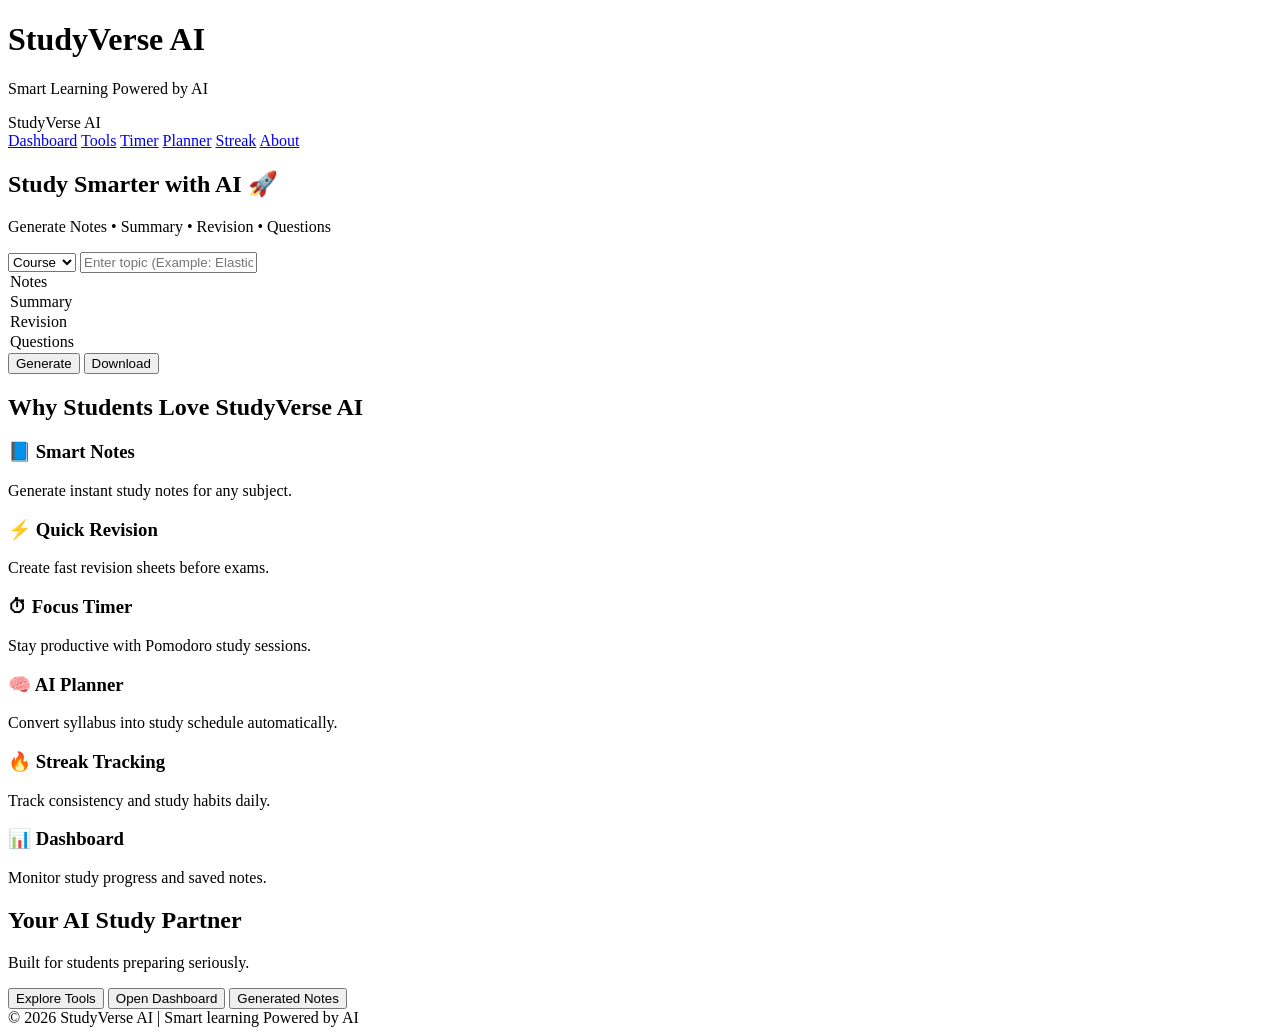
==== index.html @ 5a357c5c "Add initial index.html for StudyVerse AI" ====
<!DOCTYPE html>
<html lang="en">

<head>
<meta charset="UTF-8">
<meta name="viewport" content="width=device-width, initial-scale=1.0">

<title>StudyVerse AI</title>

<meta name="description"
content="StudyVerse AI helps students generate notes, summaries, revisions, questions, study plans and more.">

<link rel="stylesheet" href="style.css">

</head>

<body>

<!-- INTRO -->
<div id="intro">

<div class="intro-center">

<div class="logo-symbol big">

<span class="core"></span>

<span class="ring ring1"></span>

<span class="ring ring2"></span>

</div>

<h1 class="intro-title">
StudyVerse AI
</h1>

<p class="intro-sub">
Smart Learning Powered by AI
</p>

</div>

</div>

<!-- NAVBAR -->
<nav>

<div class="logo">

<div class="logo-symbol">

<span class="core"></span>

<span class="ring ring1"></span>

<span class="ring ring2"></span>

</div>

<span class="logo-text">
StudyVerse AI
</span>

</div>

<div>

<a href="dashboard.html">Dashboard</a>

<a href="tool.html">Tools</a>

<a href="study.html">Timer</a>

<a href="planner.html">Planner</a>

<a href="streak.html">Streak</a>

<a href="about.html">About</a>

</div>

</nav>

<!-- HERO -->
<section class="hero">

<h1 class="hero-title">
Study Smarter with AI 🚀
</h1>

<p class="hero-sub">
Generate Notes • Summary • Revision • Questions
</p>

<div class="ai-box fade-in">

<select id="level">

<option>Course</option>

<option>School</option>

<option>College</option>

<option>CA</option>

<option>UPSC</option>

<option>MBBS</option>

<option>Law</option>

<option>Other</option>

</select>

<input
type="text"
id="topic"
placeholder="Enter topic (Example: Elasticity, Diabetes, Cardiac Cycle)"


<select id="type">

<option>Notes</option>

<option>Summary</option>

<option>Revision</option>

<option>Questions</option>

</select>

<div class="hero-btns">

<button onclick="generateSmart()">
Generate
</button>

<button class="btn-secondary"
onclick="downloadPDF()">
Download
</button>

</div>

<h3 id="resultTitle"></h3>
<div id="result"></div>

</div>

</section>

<!-- FEATURES -->
<section class="container">

<h2 class="section-title">
Why Students Love StudyVerse AI
</h2>

<div class="grid">

<div class="card fade-in">

<h3>📘 Smart Notes</h3>

<p>
Generate instant study notes for any subject.
</p>

</div>

<div class="card fade-in">

<h3>⚡ Quick Revision</h3>

<p>
Create fast revision sheets before exams.
</p>

</div>

<div class="card fade-in">

<h3>⏱ Focus Timer</h3>

<p>
Stay productive with Pomodoro study sessions.
</p>

</div>

<div class="card fade-in">

<h3>🧠 AI Planner</h3>

<p>
Convert syllabus into study schedule automatically.
</p>

</div>

<div class="card fade-in">

<h3>🔥 Streak Tracking</h3>

<p>
Track consistency and study habits daily.
</p>

</div>

<div class="card fade-in">

<h3>📊 Dashboard</h3>

<p>
Monitor study progress and saved notes.
</p>

</div>

</div>

</section>

<!-- CTA -->
<section class="hero">

<h2 class="gradient-text">
Your AI Study Partner
</h2>

<p class="hero-sub">
Built for students preparing seriously.
</p>

<div class="hero-btns">

<button onclick="location.href='tools.html'">
Explore Tools
</button>

<button class="btn-secondary"
onclick="location.href='dashboard.html'">
Open Dashboard
</button>

<button class="btn-secondary"
onclick="location.href='notes.html'">
 Generated Notes
</button>

</div>

</section>

<!-- FOOTER -->
<footer>

© 2026 StudyVerse AI | Smart  learning Powered by AI 


</footer>
 <script src="database.js"></script>
<script src="script.js"></script>

</body>
  </html>
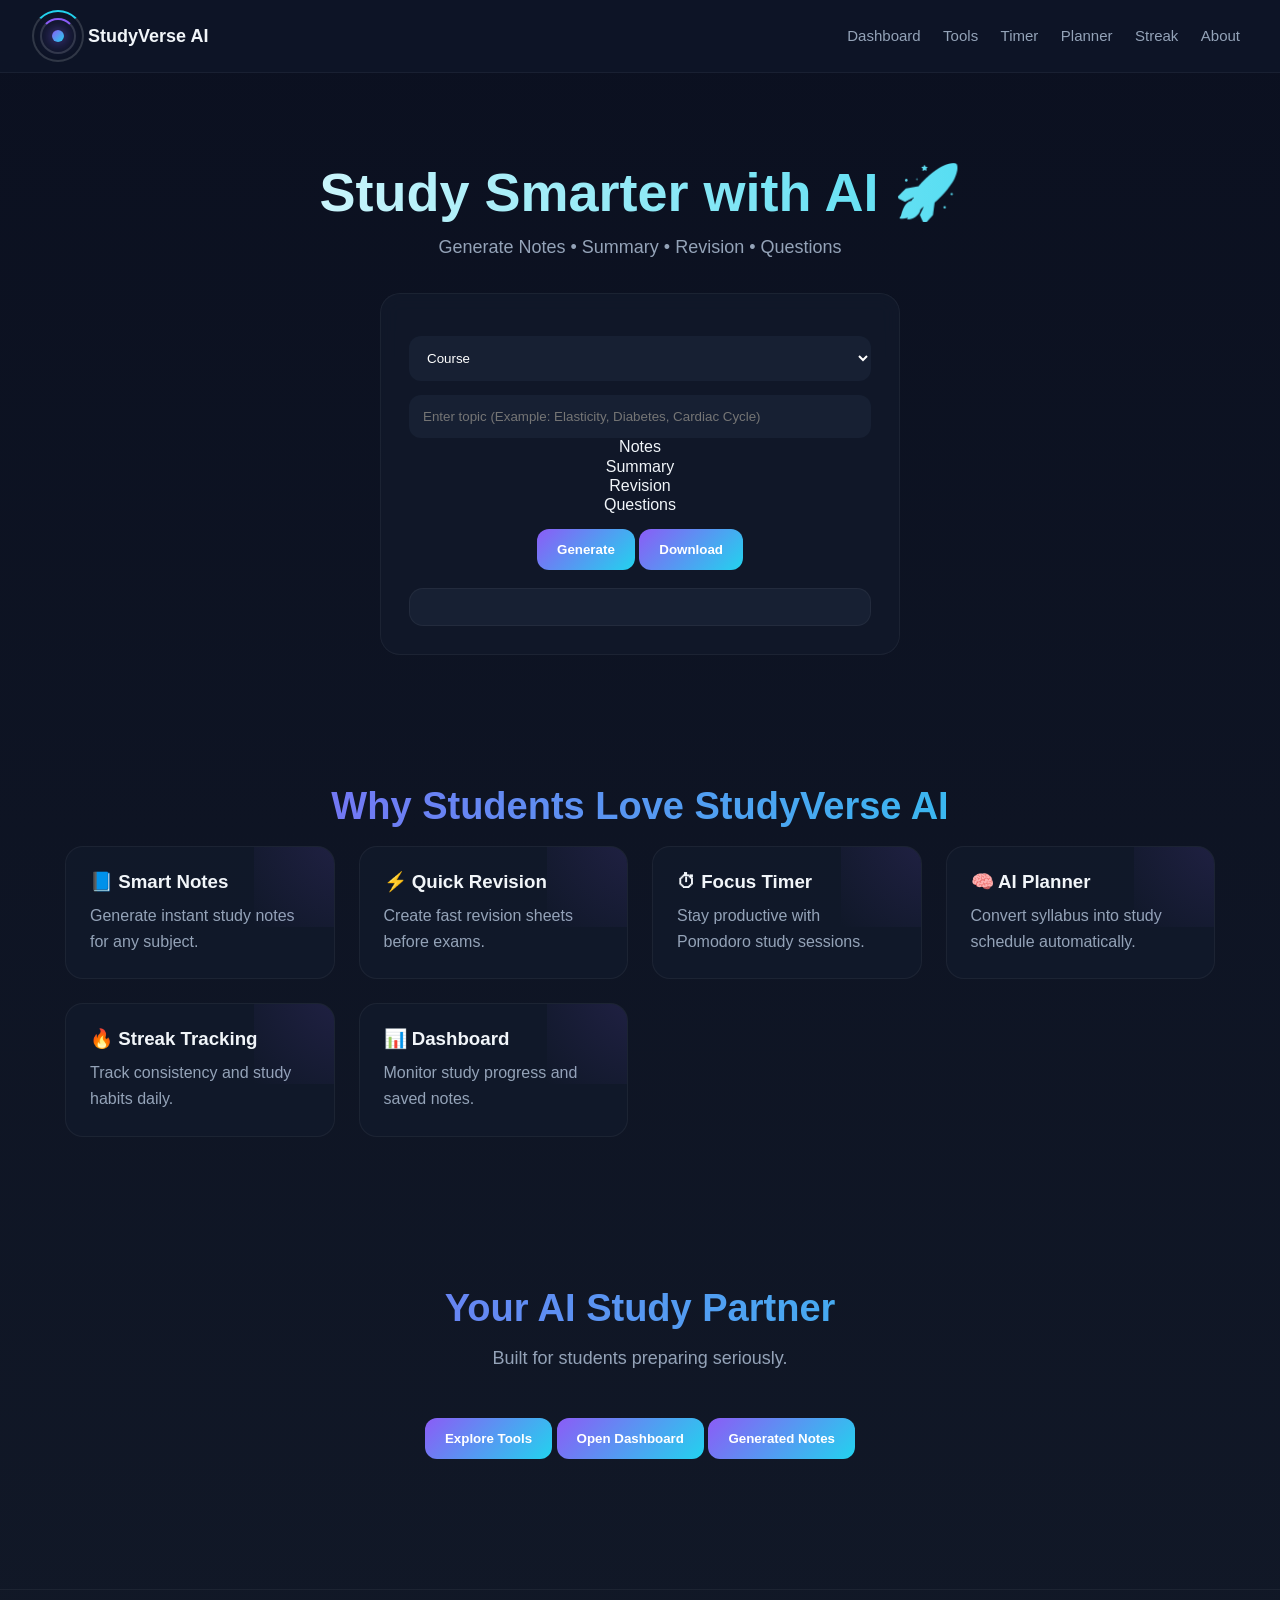
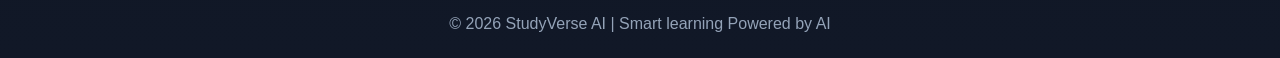
==== commit 0d8f6b09: "Update index.html" ====
--- a/index.html
+++ b/index.html
@@ -239,7 +239,7 @@
 
 <div class="hero-btns">
 
-<button onclick="location.href='tools.html'">
+<button onclick="location.href='tool.html'">
 Explore Tools
 </button>
 
--- a/style.css
+++ b/style.css
@@ -0,0 +1,527 @@
+:root{
+--bg:#0b1020;
+--card:#121a2b;
+--primary:#8b5cf6;
+--secondary:#22d3ee;
+--text:#f1f5f9;
+--muted:#94a3b8;
+--border:#1e293b;
+}
+
+*{
+margin:0;
+padding:0;
+box-sizing:border-box;
+}
+
+html{
+scroll-behavior:smooth;
+}
+
+body{
+font-family:'Poppins',sans-serif;
+background:linear-gradient(to bottom,#0b1020,#111827);
+color:var(--text);
+overflow-x:hidden;
+animation:pageFade .5s ease;
+}
+
+@keyframes pageFade{
+from{opacity:0;}
+to{opacity:1;}
+}
+
+/* NAVBAR */
+nav{
+display:flex;
+justify-content:space-between;
+align-items:center;
+padding:18px 40px;
+background:rgba(15,23,42,.7);
+backdrop-filter:blur(12px);
+border-bottom:1px solid rgba(255,255,255,.05);
+position:sticky;
+top:0;
+z-index:999;
+}
+
+nav a{
+text-decoration:none;
+color:var(--muted);
+margin-left:18px;
+font-size:15px;
+transition:.3s;
+}
+
+nav a:hover{
+color:white;
+}
+
+/* LOGO */
+.logo{
+display:flex;
+align-items:center;
+gap:12px;
+font-weight:700;
+font-size:18px;
+}
+
+.logo-symbol{
+position:relative;
+width:36px;
+height:36px;
+display:flex;
+justify-content:center;
+align-items:center;
+}
+
+.core{
+width:12px;
+height:12px;
+background:linear-gradient(135deg,var(--primary),var(--secondary));
+border-radius:50%;
+position:absolute;
+z-index:5;
+box-shadow:0 0 15px var(--primary);
+}
+
+.ring{
+position:absolute;
+border-radius:50%;
+border:2px solid rgba(255,255,255,.15);
+}
+
+.ring1{
+width:36px;
+height:36px;
+animation:spin 8s linear infinite;
+border-top:2px solid var(--primary);
+}
+
+.ring2{
+width:52px;
+height:52px;
+animation:spinReverse 10s linear infinite;
+border-top:2px solid var(--secondary);
+}
+
+@keyframes spin{
+to{transform:rotate(360deg);}
+}
+
+@keyframes spinReverse{
+to{transform:rotate(-360deg);}
+}
+
+/* INTRO */
+#intro{
+position:fixed;
+width:100%;
+height:100vh;
+background:#050816;
+display:flex;
+justify-content:center;
+align-items:center;
+z-index:99999;
+animation:introFade 2s ease forwards;
+}
+
+@keyframes introFade{
+0%{opacity:1;}
+90%{opacity:1;}
+100%{opacity:0;visibility:hidden;}
+}
+
+.intro-center{
+text-align:center;
+animation:introZoom 2s ease;
+}
+
+@keyframes introZoom{
+0%{
+transform:scale(.6);
+opacity:0;
+}
+100%{
+transform:scale(1);
+opacity:1;
+}
+}
+
+.logo-symbol.big{
+width:90px;
+height:90px;
+margin:auto;
+}
+
+.logo-symbol.big .ring1{
+width:90px;
+height:90px;
+}
+
+.logo-symbol.big .ring2{
+width:120px;
+height:120px;
+}
+
+#intro h1{
+margin-top:30px;
+font-size:34px;
+background:linear-gradient(90deg,var(--primary),var(--secondary));
+-webkit-background-clip:text;
+-webkit-text-fill-color:transparent;
+}
+
+/* HERO */
+.hero{
+text-align:center;
+padding:90px 20px 70px;
+}
+
+.hero-title{
+font-size:54px;
+line-height:1.1;
+margin-bottom:15px;
+background:linear-gradient(90deg,#fff,var(--secondary));
+-webkit-background-clip:text;
+-webkit-text-fill-color:transparent;
+}
+
+.hero-sub{
+color:var(--muted);
+font-size:18px;
+margin-bottom:35px;
+}
+
+/* CONTAINER */
+.container{
+width:90%;
+max-width:1150px;
+margin:auto;
+padding:60px 0;
+}
+
+/* GRID */
+.grid{
+display:grid;
+grid-template-columns:repeat(auto-fit,minmax(240px,1fr));
+gap:24px;
+}
+
+/* CARD */
+.card{
+background:rgba(18,26,43,.75);
+padding:24px;
+border-radius:18px;
+border:1px solid rgba(255,255,255,.05);
+transition:.35s;
+position:relative;
+overflow:hidden;
+}
+
+.card::before{
+content:"";
+position:absolute;
+width:200px;
+height:200px;
+background:radial-gradient(circle,var(--primary),transparent);
+top:-120px;
+right:-120px;
+opacity:.15;
+}
+
+.card:hover{
+transform:translateY(-8px);
+border-color:rgba(139,92,246,.5);
+box-shadow:0 15px 30px rgba(0,0,0,.35);
+}
+
+.card h3{
+margin-bottom:10px;
+}
+
+.card p{
+color:var(--muted);
+line-height:1.6;
+}
+
+/* AI BOX */
+.ai-box{
+width:100%;
+max-width:520px;
+margin:auto;
+background:rgba(18,26,43,.75);
+padding:28px;
+border-radius:20px;
+border:1px solid rgba(255,255,255,.05);
+backdrop-filter:blur(10px);
+animation:floatBox 4s ease-in-out infinite;
+}
+
+@keyframes floatBox{
+50%{
+transform:translateY(-5px);
+}
+}
+
+input,
+textarea,
+select{
+width:100%;
+padding:14px;
+background:#172033;
+border:none;
+outline:none;
+border-radius:12px;
+color:white;
+margin-top:14px;
+transition:.3s;
+}
+
+input:focus,
+textarea:focus,
+select:focus{
+box-shadow:0 0 0 2px rgba(34,211,238,.3);
+}
+
+/* BUTTON */
+button{
+margin-top:14px;
+padding:13px 20px;
+border:none;
+border-radius:12px;
+background:linear-gradient(135deg,var(--primary),var(--secondary));
+color:white;
+font-weight:600;
+cursor:pointer;
+transition:.3s;
+}
+
+button:hover{
+transform:translateY(-2px) scale(1.02);
+box-shadow:0 10px 25px rgba(34,211,238,.25);
+}
+
+button:active{
+transform:scale(.96);
+}
+
+/* RESULT */
+#result,
+#plan{
+margin-top:18px;
+background:#172033;
+padding:18px;
+border-radius:14px;
+line-height:1.7;
+white-space:pre-wrap;
+word-wrap:break-word;
+overflow-wrap:break-word;
+border:1px solid rgba(255,255,255,.05);
+}
+
+/* TIMER */
+.timer-container{
+text-align:center;
+}
+
+.circle{
+width:190px;
+height:190px;
+margin:28px auto;
+border-radius:50%;
+display:flex;
+justify-content:center;
+align-items:center;
+font-size:34px;
+background:conic-gradient(var(--primary) 0%, #1f2937 0%);
+box-shadow:0 0 35px rgba(139,92,246,.35);
+position:relative;
+}
+
+.circle::before{
+content:"";
+position:absolute;
+width:145px;
+height:145px;
+background:#0f172a;
+border-radius:50%;
+}
+
+.circle span{
+position:relative;
+z-index:5;
+}
+
+/* CONTACT + PLANNER */
+.contact-box,
+.planner-box{
+max-width:520px;
+margin:auto;
+background:rgba(18,26,43,.8);
+padding:28px;
+border-radius:18px;
+border:1px solid rgba(255,255,255,.05);
+animation:slideUp .5s ease;
+}
+
+@keyframes slideUp{
+from{
+opacity:0;
+transform:translateY(25px);
+}
+to{
+opacity:1;
+transform:translateY(0);
+}
+}
+
+/* TITLES */
+.section-title,
+.gradient-text{
+text-align:center;
+margin-bottom:18px;
+font-size:38px;
+background:linear-gradient(90deg,var(--primary),var(--secondary));
+-webkit-background-clip:text;
+-webkit-text-fill-color:transparent;
+}
+
+/* ABOUT */
+.about-section{
+display:grid;
+gap:24px;
+}
+
+.about-card{
+background:rgba(18,26,43,.75);
+padding:25px;
+border-radius:18px;
+border:1px solid rgba(255,255,255,.05);
+transition:.3s;
+}
+
+.about-card:hover{
+transform:translateY(-6px);
+}
+
+.about-card p,
+.about-card li{
+color:var(--muted);
+line-height:1.7;
+}
+
+/* FOOTER */
+footer{
+text-align:center;
+padding:25px;
+border-top:1px solid rgba(255,255,255,.05);
+color:var(--muted);
+margin-top:60px;
+}
+
+/* MOBILE */
+@media(max-width:768px){
+
+nav{
+flex-direction:column;
+gap:15px;
+padding:20px;
+}
+
+nav div:last-child{
+display:flex;
+flex-wrap:wrap;
+justify-content:center;
+gap:10px;
+}
+
+.hero-title{
+font-size:38px;
+}
+
+.hero-sub{
+font-size:16px;
+}
+
+.container{
+width:92%;
+}
+
+.circle{
+width:160px;
+height:160px;
+}
+
+.circle::before{
+width:120px;
+height:120px;
+}
+
+}
+/* ===== STREAK PAGE ===== */
+
+.big-number{
+    font-size: 30px;
+    font-weight: bold;
+    margin-top: 10px;
+    color: #22d3ee;
+}
+
+.motivation-card{
+    text-align:center;
+    margin-top:30px;
+    background: linear-gradient(
+    135deg,
+    rgba(139,92,246,0.15),
+    rgba(34,211,238,0.15)
+    );
+}
+
+
+
+/* ===== PRIVACY + TERMS FIX ===== */
+
+.policy-page{
+    max-width: 900px;
+    margin: auto;
+    padding: 40px 20px;
+    line-height: 1.9;
+}
+
+.policy-page h1{
+    font-size: 42px;
+    margin-bottom: 25px;
+    background: linear-gradient(
+    90deg,
+    #8b5cf6,
+    #22d3ee
+    );
+
+    -webkit-background-clip:text;
+    -webkit-text-fill-color:transparent;
+}
+
+.policy-page h2{
+    margin-top: 35px;
+    color: #ffffff;
+    font-size: 24px;
+}
+
+.policy-page p,
+.policy-page li{
+    color: #cbd5e1;
+    font-size: 16px;
+}
+
+.policy-page ul{
+    padding-left: 20px;
+}
+
+.policy-box{
+    background: rgba(255,255,255,0.03);
+    border: 1px solid rgba(255,255,255,0.05);
+    padding: 30px;
+    border-radius: 18px;
+    backdrop-filter: blur(10px);
+  }
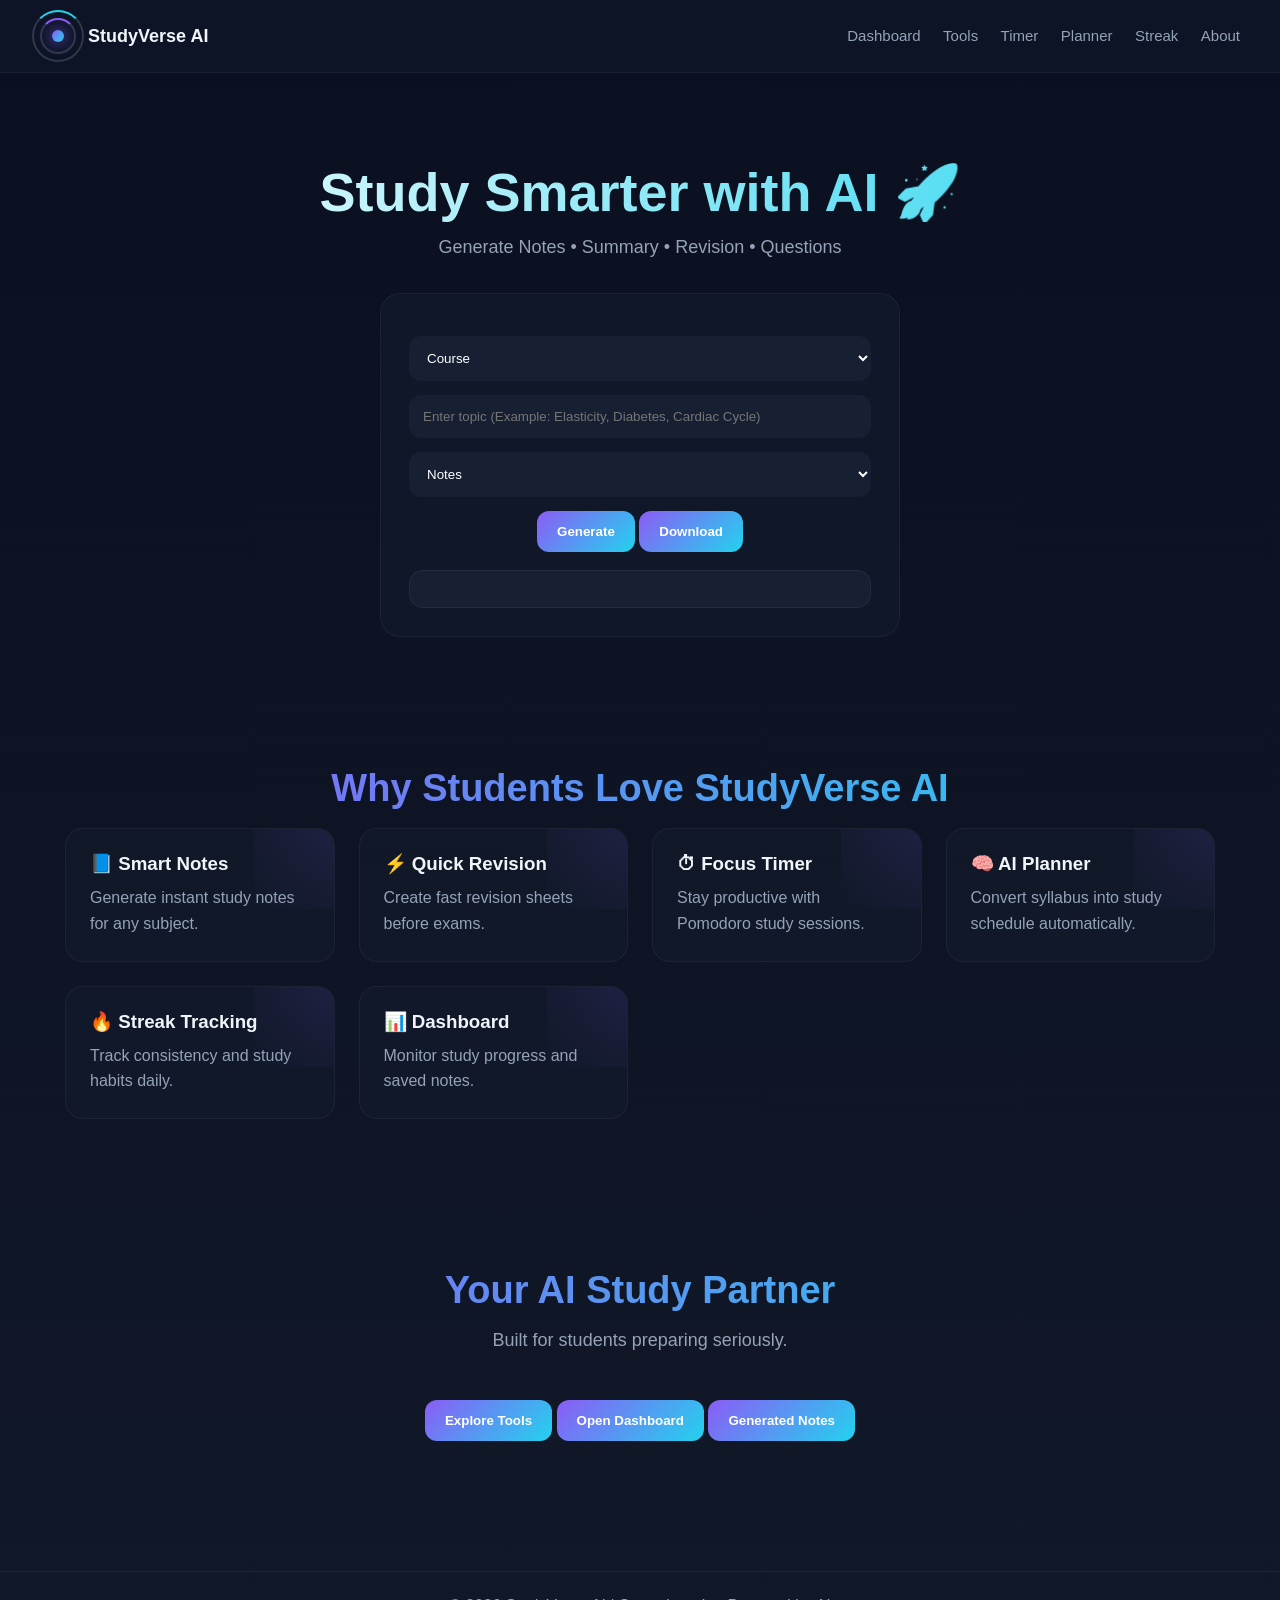
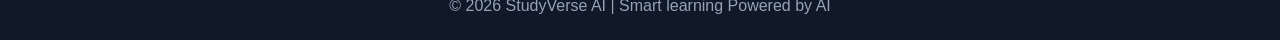
==== commit 0f0b7e4a: "Update index.html" ====
--- a/index.html
+++ b/index.html
@@ -118,7 +118,7 @@
 <input
 type="text"
 id="topic"
-placeholder="Enter topic (Example: Elasticity, Diabetes, Cardiac Cycle)"
+placeholder="Enter topic (Example: Elasticity, Diabetes, Cardiac Cycle)">
 
 
 <select id="type">
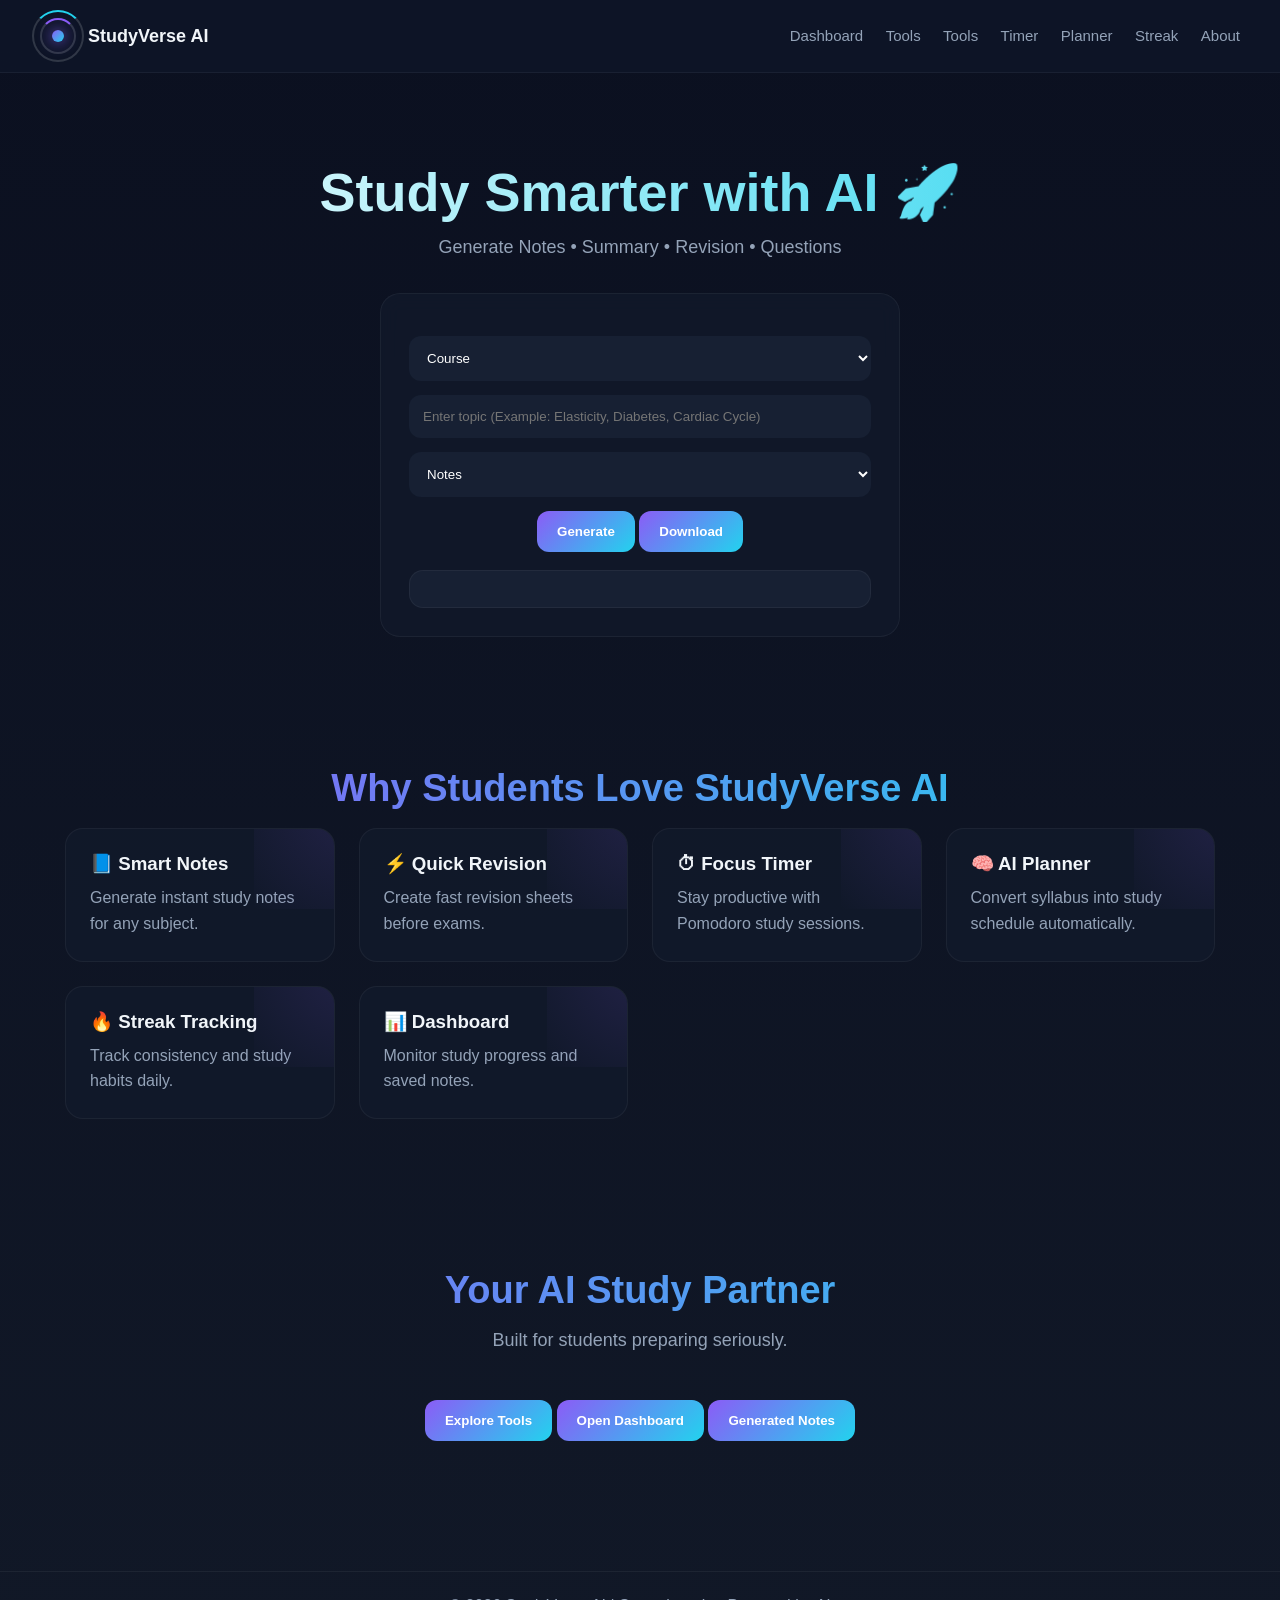
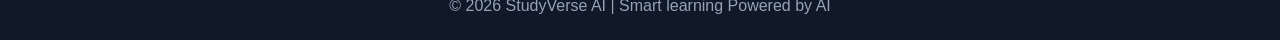
==== commit 24450d10: "Update index.html" ====
--- a/index.html
+++ b/index.html
@@ -10,6 +10,8 @@
 <meta name="description"
 content="StudyVerse AI helps students generate notes, summaries, revisions, questions, study plans and more.">
 
+<meta name="google-site-verification" content="AsRTHZECCAZVWVWj3AYyQ3EchT-f9DjQjN7zjebVOmE" />
+
 <link rel="stylesheet" href="style.css">
 
 </head>
@@ -69,6 +71,8 @@
 <a href="dashboard.html">Dashboard</a>
 
 <a href="tool.html">Tools</a>
+
+<a href="quiz.html">Tools</a>
 
 <a href="study.html">Timer</a>
 
--- a/style.css
+++ b/style.css
@@ -525,3 +525,106 @@
     border-radius: 18px;
     backdrop-filter: blur(10px);
   }
+
+/* =====================================
+   STEP 10E: PERFORMANCE ANALYTICS
+===================================== */
+
+.analytics-grid {
+display: grid;
+grid-template-columns: repeat(2, 1fr);
+gap: 15px;
+margin-top: 20px;
+}
+
+
+.analytics-card {
+background: var(--card);
+border: 1px solid var(--border);
+border-radius: 12px;
+padding: 18px;
+text-align: center;
+}
+
+
+.analytics-card h3 {
+margin-bottom: 8px;
+font-size: 15px;
+}
+
+
+.analytics-card p {
+font-size: 24px;
+font-weight: bold;
+margin: 0;
+color: var(--secondary);
+}
+
+
+.analytics-breakdown {
+margin-top: 25px;
+}
+
+
+.analytics-breakdown h3 {
+margin-bottom: 15px;
+}
+
+
+.analytics-row {
+display: flex;
+align-items: center;
+justify-content: space-between;
+gap: 15px;
+margin-bottom: 15px;
+}
+
+
+.analytics-row > div {
+flex: 1;
+}
+
+
+.analytics-row > span {
+font-weight: bold;
+min-width: 55px;
+text-align: right;
+}
+
+
+.analytics-bar {
+width: 100%;
+height: 8px;
+background: var(--border);
+border-radius: 10px;
+overflow: hidden;
+margin-top: 8px;
+}
+
+
+.analytics-bar-fill {
+height: 100%;
+background: linear-gradient(
+90deg,
+var(--primary),
+var(--secondary)
+);
+border-radius: 10px;
+transition: width 0.5s ease;
+}
+
+@media (max-width: 600px) {
+
+.analytics-grid {
+grid-template-columns: 1fr;
+}
+
+.analytics-row {
+gap: 10px;
+}
+
+.analytics-row > span {
+min-width: 45px;
+}
+
+}
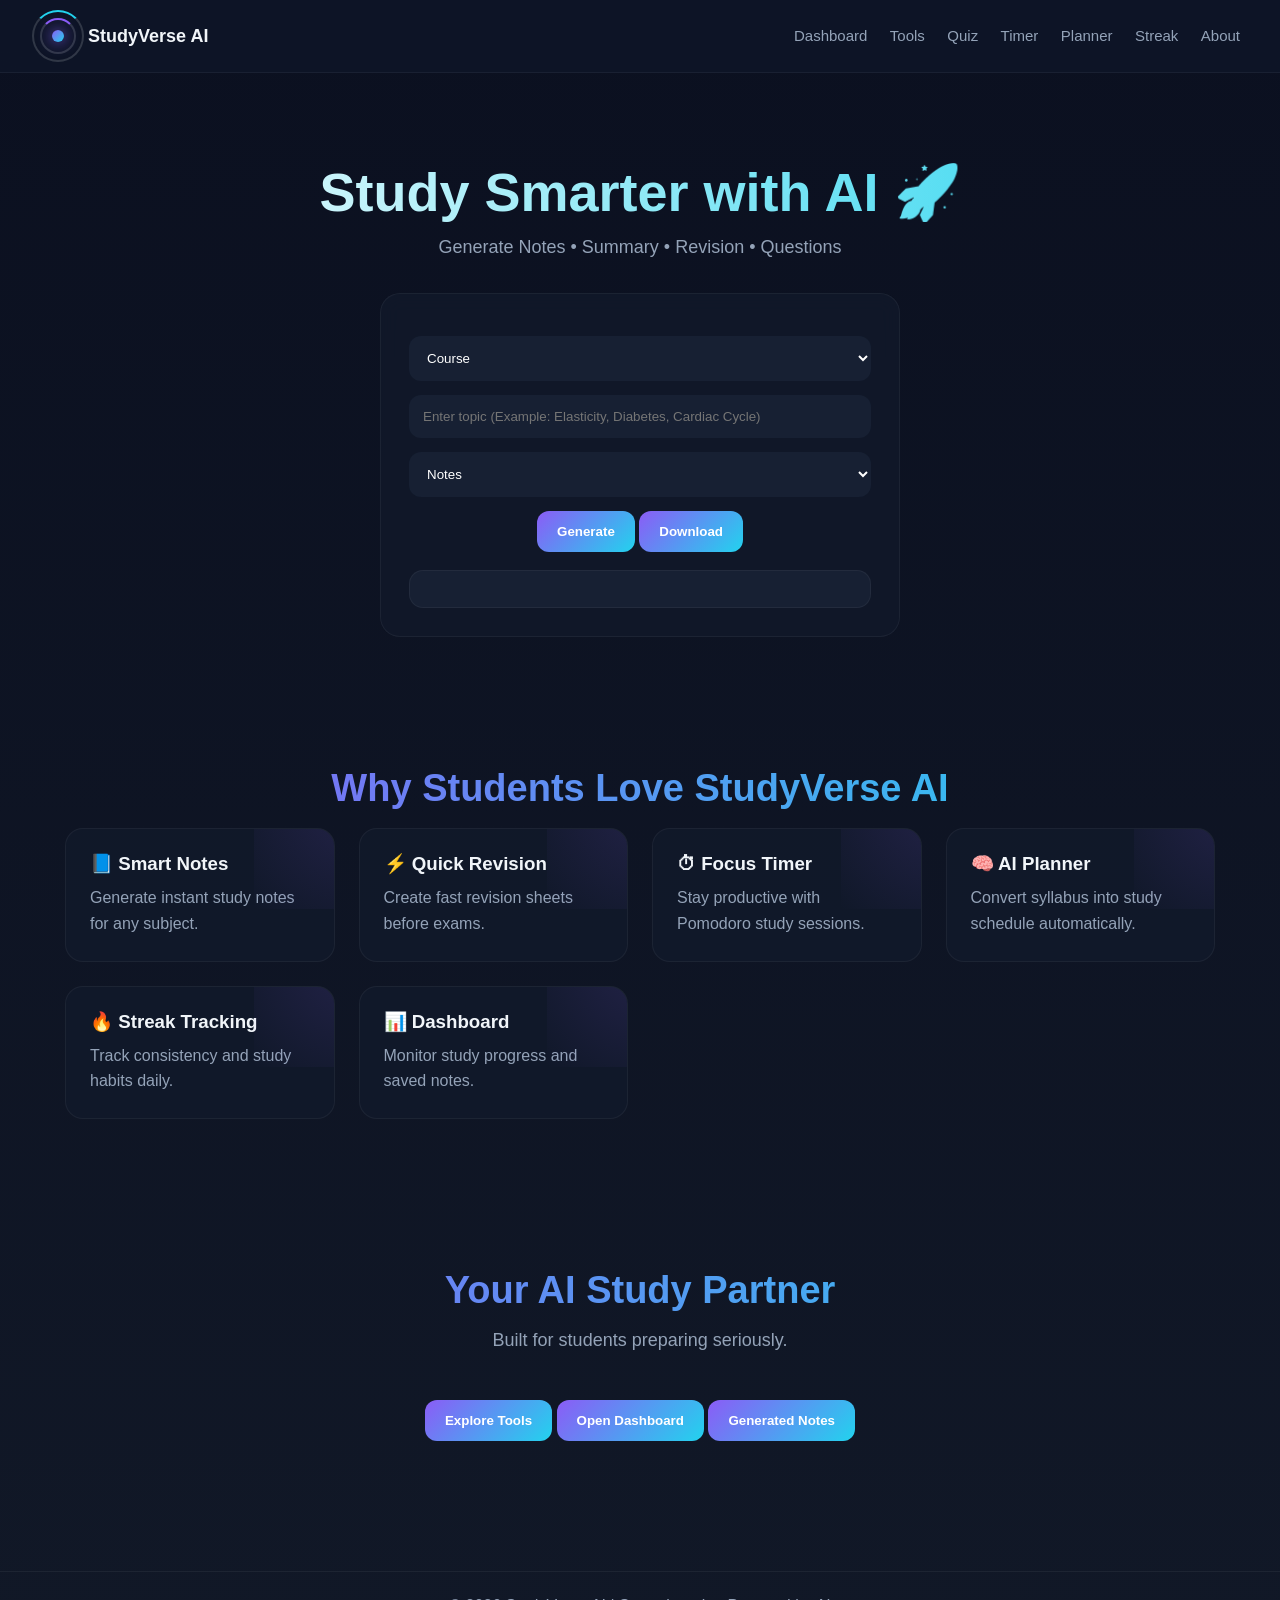
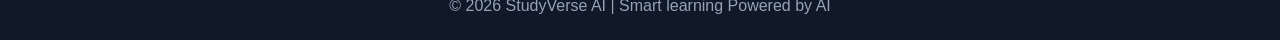
==== commit ace76c16: "Update index.html" ====
--- a/index.html
+++ b/index.html
@@ -72,7 +72,7 @@
 
 <a href="tool.html">Tools</a>
 
-<a href="quiz.html">Tools</a>
+<a href="quiz.html">Quiz</a>
 
 <a href="study.html">Timer</a>
 
